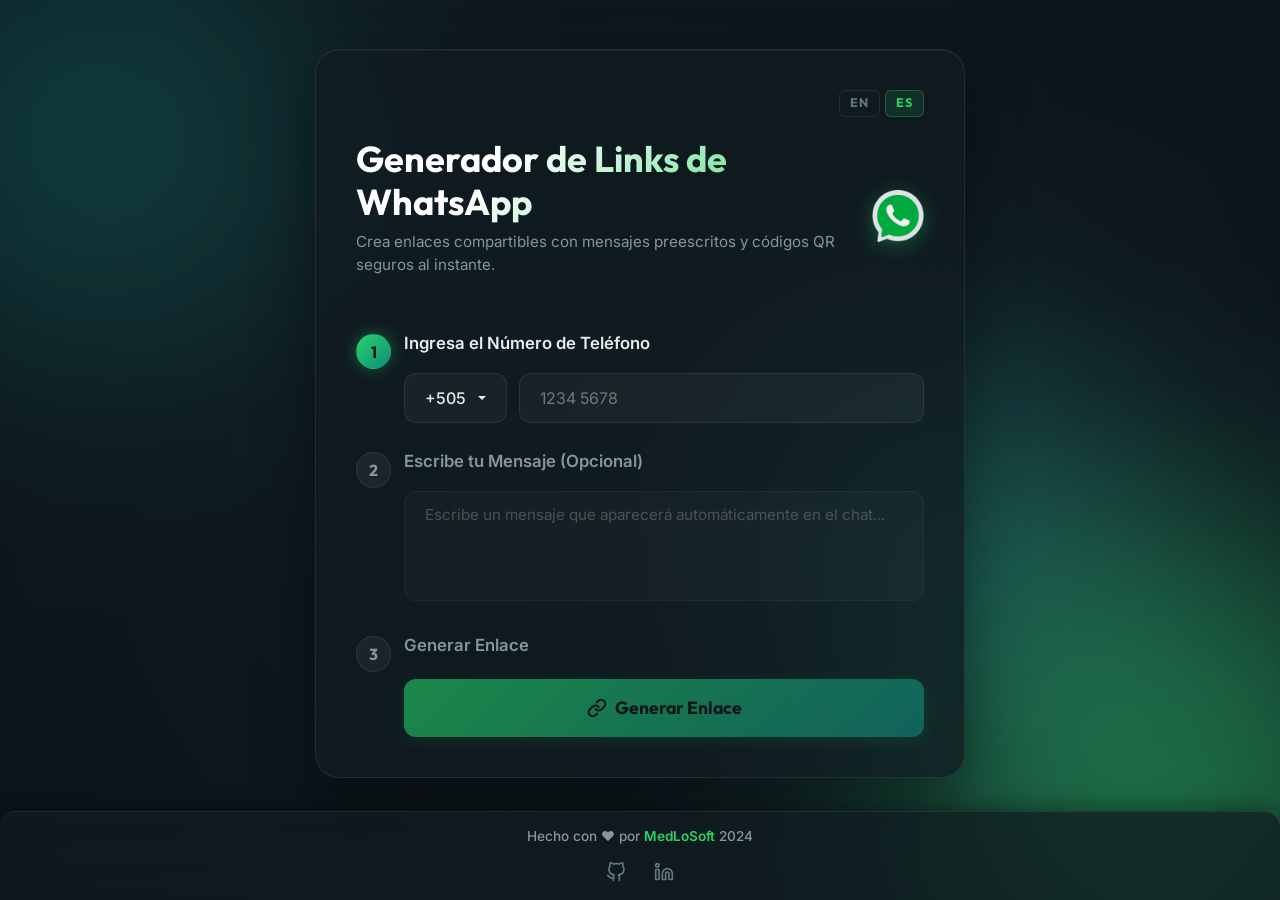
==== es/index.html @ 2b39ee71 "feat: implement i18n support, add Spanish localization, and enhance UI layout with footer and mobile" ====
<!DOCTYPE html>
<html lang="es">

<head>
    <title>Generador de Links de WhatsApp Gratis con Código QR | MedLoSoft</title>

    <meta name="viewport" content="width=device-width, initial-scale=1">
    <meta charset="utf-8">
    <meta name="description" content="Genera enlaces gratuitos y personalizados de WhatsApp con mensajes preescritos y descarga códigos QR al instante. Ideal para negocios y para compartir tu contacto.">
    <meta name="keywords" content="whatsapp, enlace whatsapp, link whatsapp, generador de enlace whatsapp, código qr whatsapp, crear link whatsapp, wa.me, qr whatsapp, generador gratis">
    <meta name="author" content="MedLoSoft">

    <!-- Open Graph para Redes Sociales -->
    <meta property="og:title" content="Generador Gratis de Links de WhatsApp con QR">
    <meta property="og:description" content="Crea enlaces de WhatsApp con mensajes preescritos y códigos QR al instante. Gratis y sin anuncios.">
    <meta property="og:type" content="website">
    <meta property="og:image" content="../assets/whatsapp_logo.png">

    <!-- Twitter Card -->
    <meta name="twitter:card" content="summary">
    <meta name="twitter:title" content="Generador Gratis de Links de WhatsApp con QR">
    <meta name="twitter:description" content="Genera enlaces de WhatsApp y códigos QR al instante.">

    <!-- JSON-LD Schema en Español para SEO -->
    <script type="application/ld+json">
    {
      "@context": "https://schema.org",
      "@type": "WebApplication",
      "name": "Generador de Links de WhatsApp",
      "url": "https://romedlo.github.io/wa-link-generator/es/",
      "description": "Genera enlaces gratuitos de WhatsApp con mensajes preescritos y descarga códigos QR al instante.",
      "applicationCategory": "UtilityApplication",
      "operatingSystem": "All",
      "browserRequirements": "Requiere navegador compatible con HTML5",
      "inLanguage": "es",
      "author": {
        "@type": "Organization",
        "name": "MedLoSoft"
      }
    }
    </script>

    <!-- Canonical & Hreflang para SEO multilingüe -->
    <link rel="canonical" href="https://romedlo.github.io/wa-link-generator/es/">
    <link rel="alternate" hreflang="en" href="https://romedlo.github.io/wa-link-generator/">
    <link rel="alternate" hreflang="es" href="https://romedlo.github.io/wa-link-generator/es/">
    <link rel="alternate" hreflang="x-default" href="https://romedlo.github.io/wa-link-generator/">

    <link href="https://cdn.jsdelivr.net/npm/bootstrap@5.3.3/dist/css/bootstrap.min.css" rel="stylesheet"
        integrity="sha384-QWTKZyjpPEjISv5WaRU9OFeRpok6YctnYmDr5pNlyT2bRjXh0JMhjY6hW+ALEwIH" crossorigin="anonymous">
    <link rel="stylesheet" type="text/css" href="../style.css">
</head>

<body>
    <!-- Fondo Animado -->
    <div class="bg-animation">
        <div class="blob blob-1"></div>
        <div class="blob blob-2"></div>
        <div class="blob blob-3"></div>
    </div>

    <!-- Tarjeta Principal -->
    <main class="glass-card">
        <!-- Selector de Idioma -->
        <nav class="lang-switcher" aria-label="Selector de idioma">
            <a href="../" class="lang-btn" hreflang="en" lang="en">EN</a>
            <span class="lang-btn lang-active" aria-current="true">ES</span>
        </nav>

        <header class="text-center text-sm-start d-flex flex-column flex-sm-row align-items-center gap-3 mb-4">
            <div class="flex-grow-1">
                <h1 class="app-title">Generador de Links de WhatsApp</h1>
                <p class="app-subtitle">Crea enlaces compartibles con mensajes preescritos y códigos QR seguros al instante.</p>
            </div>
            <div class="logo-wrapper" style="width: 65px; height: 65px; opacity: 0.95;">
                <img src="../assets/whatsapp_logo.png" alt="WhatsApp" class="img-fluid" style="filter: drop-shadow(0 4px 10px rgba(37, 211, 102, 0.35));">
            </div>
        </header>

        <form id="form-generate-url" class="stepper-container" autocomplete="off">
            <!-- PASO 1: Número de Teléfono -->
            <section class="step-card active" id="step-card-phone">
                <div class="step-badge">1</div>
                <div class="step-header">
                    <h2 class="step-title">Ingresa el Número de Teléfono</h2>
                </div>
                <div class="step-content">
                    <div class="custom-input-group">
                        <div class="dropdown">
                            <button id="dropdown-country-code" class="dropdown-country-btn dropdown-toggle" type="button"
                                data-bs-toggle="dropdown" aria-expanded="false" data-bs-auto-close="outside">
                                +505
                            </button>
                            <div class="dropdown-menu dropdown-menu-custom">
                                <div class="dropdown-search-wrapper">
                                    <input type="text" id="search-country-code" class="dropdown-search-input" placeholder="Buscar país o código..." autofocus>
                                </div>
                                <div id="list-country-codes">
                                    <!-- Países cargados dinámicamente -->
                                </div>
                            </div>
                        </div>
                        <input id="input-phone-number" class="phone-control-input" type="tel" placeholder="1234 5678" required></input>
                    </div>
                </div>
            </section>

            <!-- PASO 2: Mensaje Personalizado -->
            <section class="step-card" id="step-card-message">
                <div class="step-badge">2</div>
                <div class="step-header">
                    <h2 class="step-title">Escribe tu Mensaje (Opcional)</h2>
                </div>
                <div class="step-content">
                    <textarea id="input-message" class="message-control-textarea" placeholder="Escribe un mensaje que aparecerá automáticamente en el chat..."></textarea>
                </div>
            </section>

            <!-- PASO 3: Generar Enlace -->
            <section class="step-card" id="step-card-generate">
                <div class="step-badge">3</div>
                <div class="step-header">
                    <h2 class="step-title">Generar Enlace</h2>
                </div>
                <div class="step-content pt-1">
                    <button id="btn-generate-url" class="btn-generate" type="submit">
                        <svg width="20" height="20" viewBox="0 0 24 24" fill="none" stroke="currentColor" stroke-width="2.5" stroke-linecap="round" stroke-linejoin="round"><path d="M10 13a5 5 0 0 0 7.54.54l3-3a5 5 0 0 0-7.07-7.07l-1.72 1.71"></path><path d="M14 11a5 5 0 0 0-7.54-.54l-3 3a5 5 0 0 0 7.07 7.07l1.71-1.71"></path></svg>
                        Generar Enlace
                    </button>
                </div>
            </section>

            <!-- Alerta de Error -->
            <div id="error-message" class="error-alert-box" role="alert">
                <div class="error-alert-title">
                    <svg width="18" height="18" viewBox="0 0 24 24" fill="none" stroke="currentColor" stroke-width="2.5" stroke-linecap="round" stroke-linejoin="round"><circle cx="12" cy="12" r="10"></circle><line x1="12" y1="8" x2="12" y2="12"></line><line x1="12" y1="16" x2="12.01" y2="16"></line></svg>
                    Error
                </div>
                <p id="error-message-text" class="m-0"></p>
            </div>

            <!-- PASO 4: Resultado -->
            <section id="result-url" class="result-section">
                <div class="result-card-header">
                    <svg width="22" height="22" viewBox="0 0 24 24" fill="none" stroke="var(--wa-green)" stroke-width="2.5" stroke-linecap="round" stroke-linejoin="round"><path d="M22 11.08V12a10 10 0 1 1-5.93-9.14"></path><polyline points="22 4 12 14.01 9 11.01"></polyline></svg>
                    <h2 class="result-title">Enlace de WhatsApp Generado</h2>
                </div>

                <div class="result-link-box">
                    <a id="generated-url" class="result-link-display" href="#" target="_blank"></a>
                    <button type="button" id="btn-copy-url" class="btn-action-copy">
                        <svg width="15" height="15" viewBox="0 0 24 24" fill="none" stroke="currentColor" stroke-width="2.5" stroke-linecap="round" stroke-linejoin="round"><rect x="9" y="9" width="13" height="13" rx="2" ry="2"></rect><path d="M5 15H4a2 2 0 0 1-2-2V4a2 2 0 0 1 2-2h9a2 2 0 0 1 2 2v1"></path></svg>
                        Copiar
                    </button>
                </div>

                <div class="result-actions-grid">
                    <div class="result-main-actions">
                        <a id="btn-test-url" href="#" target="_blank" class="btn-action-secondary">
                            <svg width="18" height="18" viewBox="0 0 24 24" fill="none" stroke="currentColor" stroke-width="2" stroke-linecap="round" stroke-linejoin="round"><path d="M18 13v6a2 2 0 0 1-2 2H5a2 2 0 0 1-2-2V8a2 2 0 0 1 2-2h6"></path><polyline points="15 3 21 3 21 9"></polyline><line x1="10" y1="14" x2="21" y2="3"></line></svg>
                            Abrir en WhatsApp
                        </a>
                    </div>

                    <div class="qr-container">
                        <img id="qr-code-img" class="qr-code-img" src="" alt="Código QR del enlace de WhatsApp">
                        <button type="button" id="btn-download-qr" class="btn-download-qr">
                            <svg width="14" height="14" viewBox="0 0 24 24" fill="none" stroke="currentColor" stroke-width="2.5" stroke-linecap="round" stroke-linejoin="round"><path d="M21 15v4a2 2 0 0 1-2 2H5a2 2 0 0 1-2-2v-4"></path><polyline points="7 10 12 15 17 10"></polyline><line x1="12" y1="15" x2="12" y2="3"></line></svg>
                            Descargar QR
                        </button>
                    </div>
                </div>
            </section>
        </form>
    </main>

    <!-- Pie de Página -->
    <footer class="app-footer">
        <p class="mb-2">Hecho con ❤️ por <a href="#" target="_blank" class="footer-link">MedLoSoft</a> 2024</p>
        <div class="footer-socials">
            <a href="https://github.com/romedlo" target="_blank" class="social-icon" aria-label="GitHub">
                <svg width="20" height="20" viewBox="0 0 24 24" fill="none" stroke="currentColor" stroke-width="2" stroke-linecap="round" stroke-linejoin="round"><path d="M9 19c-5 1.5-5-2.5-7-3m14 6v-3.87a3.37 3.37 0 0 0-.94-2.61c3.14-.35 6.44-1.54 6.44-7A5.44 5.44 0 0 0 20 4.77 5.07 5.07 0 0 0 19.91 1S18.73.65 16 2.48a13.38 13.38 0 0 0-7 0C6.27.65 5.09 1 5.09 1A5.07 5.07 0 0 0 5 4.77a5.44 5.44 0 0 0-1.5 3.78c0 5.42 3.3 6.61 6.44 7A3.37 3.37 0 0 0 9 18.13V22"></path></svg>
            </a>
            <a href="https://linkedin.com/in/robert-medlo" target="_blank" class="social-icon" aria-label="LinkedIn">
                <svg width="20" height="20" viewBox="0 0 24 24" fill="none" stroke="currentColor" stroke-width="2" stroke-linecap="round" stroke-linejoin="round"><path d="M16 8a6 6 0 0 1 6 6v7h-4v-7a2 2 0 0 0-2-2 2 2 0 0 0-2 2v7h-4v-7a6 6 0 0 1 6-6z"></path><rect x="2" y="9" width="4" height="12"></rect><circle cx="4" cy="4" r="2"></circle></svg>
            </a>
        </div>
    </footer>

    <script src="https://cdn.jsdelivr.net/npm/bootstrap@5.3.3/dist/js/bootstrap.bundle.min.js"
        integrity="sha384-YvpcrYf0tY3lHB60NNkmXc5s9fDVZLESaAA55NDzOxhy9GkcIdslK1eN7N6jIeHz"
        crossorigin="anonymous"></script>
    <script src="../main.js"></script>
</body>

</html>
---- style.css ----
@import url('https://fonts.googleapis.com/css2?family=Inter:wght@300;400;500;600;700&family=Outfit:wght@400;600;700;800&display=swap');

:root {
    --bg-dark: #0c1317;
    --card-bg: rgba(17, 27, 33, 0.75);
    --card-border: rgba(255, 255, 255, 0.08);
    --wa-green: #25d366;
    --wa-teal: #075e54;
    --wa-light-teal: #128c7e;
    --accent-blue: #34b7f1;
    --text-primary: #e9edef;
    --text-secondary: #8696a0;
    --text-muted: #667781;
    --radius-xl: 24px;
    --radius-lg: 16px;
    --radius-md: 12px;
    --shadow-soft: 0 12px 24px rgba(0, 0, 0, 0.25);
    --shadow-glow: 0 0 20px rgba(37, 211, 102, 0.15);
    --transition-smooth: all 0.3s cubic-bezier(0.4, 0, 0.2, 1);
}

* {
    box-sizing: border-box;
    margin: 0;
    padding: 0;
}

body {
    background-color: var(--bg-dark);
    color: var(--text-primary);
    font-family: 'Inter', sans-serif;
    min-height: 100vh;
    display: flex;
    flex-direction: column;
    align-items: center;
    justify-content: flex-start;
    overflow-x: hidden;
    position: relative;
    padding: 2rem 1rem 0;
}


/* --- Animated Background Blobs --- */
.bg-animation {
    position: absolute;
    top: 0;
    left: 0;
    width: 100%;
    height: 100%;
    min-height: 100vh;
    z-index: -1;
    overflow: hidden;
    pointer-events: none;
    background: radial-gradient(circle at 50% 50%, #111b21 0%, #0b141a 100%);
}

.blob {
    position: absolute;
    border-radius: 50%;
    filter: blur(120px);
    opacity: 0.45;
    mix-blend-mode: screen;
    animation: moveBlob 25s infinite alternate ease-in-out;
}

.blob-1 {
    width: 450px;
    height: 450px;
    background: var(--wa-teal);
    top: -10%;
    left: -10%;
    animation-duration: 20s;
}

.blob-2 {
    width: 500px;
    height: 500px;
    background: var(--wa-green);
    bottom: -15%;
    right: -10%;
    animation-duration: 28s;
}

.blob-3 {
    width: 350px;
    height: 350px;
    background: var(--wa-light-teal);
    top: 40%;
    left: 60%;
    animation-duration: 22s;
}

@keyframes moveBlob {
    0% {
        transform: translate(0, 0) scale(1) rotate(0deg);
    }

    33% {
        transform: translate(100px, 80px) scale(1.15) rotate(120deg);
    }

    66% {
        transform: translate(-50px, 120px) scale(0.9) rotate(240deg);
    }

    100% {
        transform: translate(20px, -40px) scale(1.05) rotate(360deg);
    }
}

/* --- Glassmorphism Main Card --- */
.glass-card {
    background: var(--card-bg);
    border: 1px solid var(--card-border);
    backdrop-filter: blur(20px);
    -webkit-backdrop-filter: blur(20px);
    border-radius: var(--radius-xl);
    padding: 2.5rem;
    width: 100%;
    max-width: 650px;
    box-shadow: 0 24px 60px rgba(0, 0, 0, 0.4), inset 0 1px 0 rgba(255, 255, 255, 0.05);
    z-index: 10;
    margin: auto 0;
}

.app-title {
    font-family: 'Outfit', sans-serif;
    font-weight: 700;
    font-size: 2.25rem;
    background: linear-gradient(135deg, #ffffff 30%, var(--wa-green) 100%);
    -webkit-background-clip: text;
    -webkit-text-fill-color: transparent;
    margin-bottom: 0.5rem;
}

.app-subtitle {
    color: var(--text-secondary);
    font-size: 0.95rem;
    margin-bottom: 2rem;
    line-height: 1.5;
}

/* --- Stepper Flow --- */
.stepper-container {
    display: flex;
    flex-direction: column;
    gap: 1.75rem;
}

.step-card {
    position: relative;
    padding-left: 3rem;
    transition: var(--transition-smooth);
}

.step-header {
    display: flex;
    align-items: center;
    margin-bottom: 0.75rem;
}

.step-badge {
    position: absolute;
    left: 0;
    top: 0.1rem;
    width: 2.2rem;
    height: 2.2rem;
    border-radius: 50%;
    background: rgba(255, 255, 255, 0.05);
    border: 1px solid var(--card-border);
    color: var(--text-secondary);
    display: flex;
    align-items: center;
    justify-content: center;
    font-weight: 700;
    font-family: 'Outfit', sans-serif;
    font-size: 1rem;
    transition: var(--transition-smooth);
}

.step-card.active .step-badge {
    background: linear-gradient(135deg, var(--wa-green) 0%, var(--wa-light-teal) 100%);
    border-color: transparent;
    color: #0b141a;
    box-shadow: 0 0 15px rgba(37, 211, 102, 0.4);
}

.step-title {
    font-size: 1.05rem;
    font-weight: 600;
    color: var(--text-secondary);
    transition: var(--transition-smooth);
}

.step-card.active .step-title {
    color: var(--text-primary);
}

.step-content {
    opacity: 0.6;
    transition: var(--transition-smooth);
}

.step-card.active .step-content {
    opacity: 1;
}

/* --- Custom Inputs & Controls --- */
.custom-input-group {
    display: flex;
    gap: 0.75rem;
}

.dropdown-country-btn {
    background: rgba(255, 255, 255, 0.04);
    border: 1px solid var(--card-border);
    color: var(--text-primary);
    border-radius: var(--radius-md);
    padding: 0.75rem 1.25rem;
    font-weight: 500;
    display: flex;
    align-items: center;
    gap: 0.5rem;
    transition: var(--transition-smooth);
}

.dropdown-country-btn:hover,
.dropdown-country-btn:focus {
    background: rgba(255, 255, 255, 0.08);
    border-color: rgba(255, 255, 255, 0.2);
    color: var(--text-primary);
}

/* Search Box in Dropdown */
.dropdown-search-wrapper {
    padding: 0.75rem;
    border-bottom: 1px solid var(--card-border);
}

.dropdown-search-input {
    background: rgba(11, 20, 26, 0.7);
    border: 1px solid var(--card-border);
    color: var(--text-primary);
    border-radius: 8px;
    padding: 0.5rem 0.75rem;
    font-size: 0.85rem;
    width: 100%;
}

.dropdown-search-input:focus {
    outline: none;
    border-color: var(--wa-green);
    background: rgba(11, 20, 26, 0.9);
}

.dropdown-menu-custom {
    background: #111b21 !important;
    border: 1px solid var(--card-border) !important;
    border-radius: var(--radius-md) !important;
    box-shadow: 0 10px 25px rgba(0, 0, 0, 0.5);
    max-height: 300px;
    overflow-y: auto;
    width: 320px;
}

/* Dropdown list item style */
.country-item {
    display: flex;
    align-items: center;
    padding: 0.6rem 1rem;
    color: var(--text-primary) !important;
    cursor: pointer;
    font-size: 0.9rem;
    transition: background 0.2s ease;
}

.country-item:hover {
    background: rgba(255, 255, 255, 0.05);
}

.country-code-val {
    font-weight: 600;
    color: var(--wa-green);
    margin-right: 0.75rem;
    min-width: 50px;
}

.country-name-val {
    color: var(--text-secondary);
    white-space: nowrap;
    overflow: hidden;
    text-overflow: ellipsis;
}

.phone-control-input {
    flex: 1;
    min-width: 0;
    background: rgba(255, 255, 255, 0.04);
    border: 1px solid var(--card-border);
    color: var(--text-primary);
    border-radius: var(--radius-md);
    padding: 0.75rem 1.25rem;
    font-size: 1rem;
    transition: var(--transition-smooth);
}

.phone-control-input:focus {
    outline: none;
    background: rgba(255, 255, 255, 0.07);
    border-color: var(--wa-green);
    box-shadow: 0 0 10px rgba(37, 211, 102, 0.15);
}

.message-control-textarea {
    width: 100%;
    height: 110px;
    background: rgba(255, 255, 255, 0.04);
    border: 1px solid var(--card-border);
    color: var(--text-primary);
    border-radius: var(--radius-md);
    padding: 0.75rem 1.25rem;
    font-size: 0.95rem;
    resize: none;
    transition: var(--transition-smooth);
}

.message-control-textarea:focus {
    outline: none;
    background: rgba(255, 255, 255, 0.07);
    border-color: var(--wa-green);
    box-shadow: 0 0 10px rgba(37, 211, 102, 0.15);
}

/* Custom Scrollbar */
.dropdown-menu-custom::-webkit-scrollbar {
    width: 6px;
}

.dropdown-menu-custom::-webkit-scrollbar-track {
    background: transparent;
}

.dropdown-menu-custom::-webkit-scrollbar-thumb {
    background: rgba(255, 255, 255, 0.15);
    border-radius: 3px;
}

.dropdown-menu-custom::-webkit-scrollbar-thumb:hover {
    background: rgba(255, 255, 255, 0.3);
}

/* --- Generate Button --- */
.btn-generate {
    width: 100%;
    background: linear-gradient(135deg, var(--wa-green) 0%, var(--wa-light-teal) 100%);
    color: #0b141a;
    font-weight: 700;
    font-family: 'Outfit', sans-serif;
    font-size: 1.1rem;
    border: none;
    border-radius: var(--radius-md);
    padding: 1rem;
    cursor: pointer;
    transition: var(--transition-smooth);
    box-shadow: 0 4px 15px rgba(37, 211, 102, 0.2);
    display: flex;
    align-items: center;
    justify-content: center;
    gap: 0.5rem;
}

.btn-generate:hover {
    transform: translateY(-2px);
    box-shadow: 0 8px 25px rgba(37, 211, 102, 0.35);
    filter: brightness(1.05);
}

.btn-generate:active {
    transform: translateY(1px);
}

/* --- Results / Error Sections --- */
.result-section {
    display: none;
    background: rgba(255, 255, 255, 0.02);
    border: 1px solid var(--card-border);
    border-radius: var(--radius-lg);
    padding: 1.5rem;
    margin-top: 1.5rem;
    animation: slideUp 0.4s cubic-bezier(0.4, 0, 0.2, 1) forwards;
}

.result-card-header {
    display: flex;
    align-items: center;
    gap: 0.5rem;
    margin-bottom: 1rem;
}

.result-title {
    font-size: 1rem;
    font-weight: 600;
    color: var(--text-primary);
}

.result-link-box {
    display: flex;
    background: rgba(11, 20, 26, 0.8);
    border: 1px solid var(--card-border);
    border-radius: var(--radius-md);
    overflow: hidden;
    margin-bottom: 1.25rem;
    align-items: center;
    padding-right: 0.5rem;
}

.result-link-display {
    flex: 1;
    color: var(--wa-green);
    padding: 0.8rem 1rem;
    font-size: 0.9rem;
    overflow-x: auto;
    white-space: nowrap;
    text-decoration: none;
    font-weight: 500;
}

.result-link-display::-webkit-scrollbar {
    height: 4px;
}

.result-link-display::-webkit-scrollbar-thumb {
    background: rgba(255, 255, 255, 0.1);
    border-radius: 2px;
}

.btn-action-copy {
    background: var(--wa-green);
    border: none;
    color: #0b141a;
    font-weight: 600;
    font-size: 0.85rem;
    padding: 0.5rem 1rem;
    border-radius: 8px;
    display: flex;
    align-items: center;
    gap: 0.35rem;
    cursor: pointer;
    transition: var(--transition-smooth);
}

.btn-action-copy:hover {
    background: #3cf37e;
    box-shadow: 0 0 10px rgba(37, 211, 102, 0.25);
}

.btn-action-copy.copied {
    background: var(--accent-blue);
    color: #0c1317;
}

/* Action Rows (Test Link & QR Code) */
.result-actions-grid {
    display: grid;
    grid-template-columns: 1fr;
    gap: 1.5rem;
}

@media (min-width: 500px) {
    .result-actions-grid {
        grid-template-columns: 1fr auto;
    }
}

.qr-container {
    background: #ffffff;
    padding: 1rem;
    border-radius: var(--radius-md);
    display: flex;
    flex-direction: column;
    align-items: center;
    gap: 0.75rem;
    box-shadow: var(--shadow-soft);
    align-self: center;
}

.qr-code-img {
    width: 140px;
    height: 140px;
}

.btn-download-qr {
    background: rgba(11, 20, 26, 0.9);
    color: var(--text-primary);
    border: 1px solid var(--card-border);
    font-size: 0.8rem;
    padding: 0.4rem 0.8rem;
    border-radius: 6px;
    cursor: pointer;
    width: 100%;
    text-align: center;
    font-weight: 500;
    transition: var(--transition-smooth);
    display: flex;
    align-items: center;
    justify-content: center;
    gap: 0.3rem;
}

.btn-download-qr:hover {
    background: #1f2c34;
    border-color: var(--text-secondary);
}

.result-main-actions {
    display: flex;
    flex-direction: column;
    justify-content: center;
    gap: 0.75rem;
}

.btn-action-secondary {
    background: rgba(255, 255, 255, 0.04);
    border: 1px solid var(--card-border);
    color: var(--text-primary);
    border-radius: var(--radius-md);
    padding: 0.8rem 1.25rem;
    font-size: 0.95rem;
    font-weight: 600;
    cursor: pointer;
    transition: var(--transition-smooth);
    display: flex;
    align-items: center;
    justify-content: center;
    gap: 0.5rem;
    text-decoration: none;
}

.btn-action-secondary:hover {
    background: rgba(255, 255, 255, 0.08);
    border-color: rgba(255, 255, 255, 0.15);
    color: var(--text-primary);
}

/* Error Alert Visuals */
.error-alert-box {
    display: none;
    background: rgba(234, 84, 85, 0.1);
    border: 1px solid rgba(234, 84, 85, 0.25);
    border-radius: var(--radius-md);
    padding: 1rem 1.25rem;
    margin-top: 1.5rem;
    color: #ff9f9f;
    font-size: 0.9rem;
    animation: slideUp 0.3s cubic-bezier(0.4, 0, 0.2, 1) forwards;
}

.error-alert-title {
    font-weight: 600;
    margin-bottom: 0.25rem;
    color: #ea5455;
    display: flex;
    align-items: center;
    gap: 0.4rem;
}

/* --- Language Switcher --- */
.lang-switcher {
    display: flex;
    justify-content: flex-end;
    gap: 0.3rem;
    margin-bottom: 1.25rem;
}

.lang-btn {
    padding: 0.2rem 0.65rem;
    border-radius: 6px;
    font-size: 0.78rem;
    font-weight: 700;
    font-family: 'Outfit', sans-serif;
    color: var(--text-muted);
    text-decoration: none;
    border: 1px solid var(--card-border);
    background: transparent;
    transition: var(--transition-smooth);
    letter-spacing: 0.06em;
    cursor: pointer;
    user-select: none;
    display: inline-block;
}

.lang-btn:hover {
    color: var(--text-primary);
    border-color: rgba(255, 255, 255, 0.2);
    background: rgba(255, 255, 255, 0.05);
}

.lang-btn.lang-active {
    background: rgba(37, 211, 102, 0.12);
    color: var(--wa-green);
    border-color: rgba(37, 211, 102, 0.3);
    cursor: default;
    pointer-events: none;
}

@keyframes slideUp {
    from {
        opacity: 0;
        transform: translateY(15px);
    }

    to {
        opacity: 1;
        transform: translateY(0);
    }
}

/* --- Footer Styles --- */
.app-footer {
    z-index: 10;
    margin-top: auto;
    /* break out of body's 1rem side padding so footer spans full viewport width */
    width: calc(100% + 2rem);
    margin-left: -1rem;
    margin-right: -1rem;
    color: var(--text-secondary);
    font-size: 0.85rem;
    font-weight: 500;
    text-align: center;
    background: var(--card-bg);
    border-top: 1px solid var(--card-border);
    backdrop-filter: blur(20px);
    -webkit-backdrop-filter: blur(20px);
    border-radius: var(--radius-lg) var(--radius-lg) 0 0;
    padding: 0.85rem 1.5rem;
    box-shadow: 0 -4px 20px rgba(0, 0, 0, 0.35);
}

.footer-link {
    color: var(--wa-green);
    text-decoration: none;
    font-weight: 600;
    transition: var(--transition-smooth);
}

.footer-link:hover {
    color: #3cf37e;
    text-decoration: underline;
}

.footer-socials {
    display: flex;
    justify-content: center;
    gap: 1.25rem;
    margin-top: 0.75rem;
}

.social-icon {
    color: var(--text-muted);
    transition: var(--transition-smooth);
    display: inline-flex;
    align-items: center;
    justify-content: center;
    padding: 0.25rem;
    text-decoration: none;
}

.social-icon:hover {
    color: var(--wa-green);
    transform: translateY(-2px);
}

/* --- Mobile Responsiveness Media Queries --- */
@media (max-width: 480px) {
    body {
        padding: 1rem 0.5rem;
    }

    .glass-card {
        padding: 1.5rem 1.15rem;
        border-radius: var(--radius-lg);
    }

    .app-title {
        font-size: 1.8rem;
    }

    .app-subtitle {
        font-size: 0.85rem;
        margin-bottom: 1.5rem;
    }

    .custom-input-group {
        gap: 0.5rem;
    }

    .dropdown-country-btn {
        padding: 0.75rem 0.75rem;
        font-size: 0.85rem;
    }

    .phone-control-input {
        padding: 0.75rem 0.75rem;
        font-size: 0.85rem;
    }

    .step-card {
        padding-left: 2.4rem;
    }

    .step-badge {
        width: 1.8rem;
        height: 1.8rem;
        font-size: 0.85rem;
        top: 0.05rem;
    }

    .step-title {
        font-size: 0.95rem;
    }

    .btn-generate {
        padding: 0.8rem;
        font-size: 1rem;
    }

    .result-section {
        padding: 1.15rem;
    }

    .result-actions-grid {
        grid-template-columns: 1fr;
        gap: 1.25rem;
    }

    .qr-container {
        width: 100%;
    }

    .qr-code-img {
        width: 120px;
        height: 120px;
    }

    .app-footer {
        z-index: 10;
        margin-top: 2rem;

        width: 100%;
        color: var(--text-secondary);

        font-size: 0.85rem;
        font-weight: 500;
        text-align: center;

        background: var(--card-bg);
        border: 1px solid var(--card-border);

        backdrop-filter: blur(20px);
        -webkit-backdrop-filter: blur(20px);

        border-radius: var(--radius-lg);

        padding: 0.85rem 1.5rem;

        box-shadow: 0 -4px 20px rgba(0, 0, 0, 0.35);
    }
}
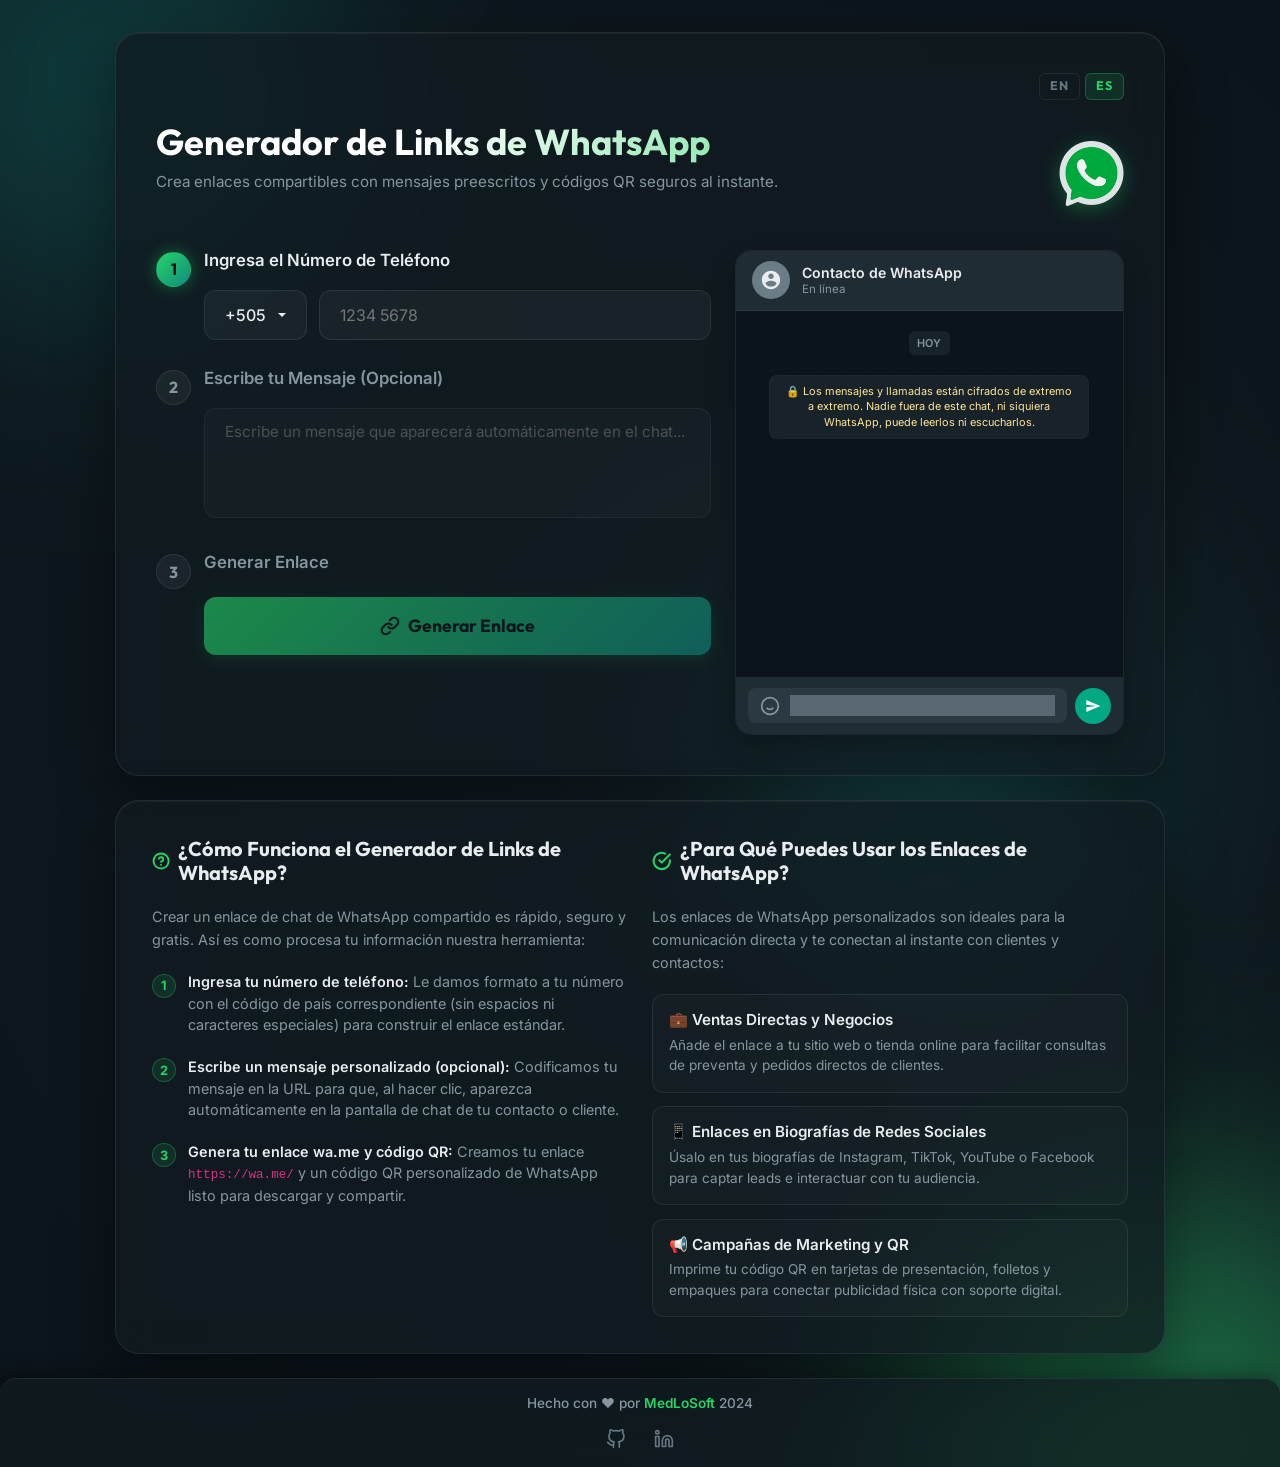
==== commit 43aacbda: "feat: add live WhatsApp chat preview panel to link generation workflow - added info section to impro" ====
--- a/es/index.html
+++ b/es/index.html
@@ -2,6 +2,7 @@
 <html lang="es">
 
 <head>
+    <link rel="icon" type="image/x-icon" href="/assets/favicon.ico">
     <title>Generador de Links de WhatsApp Gratis con Código QR | MedLoSoft</title>
 
     <meta name="viewport" content="width=device-width, initial-scale=1">
@@ -27,7 +28,7 @@
       "@context": "https://schema.org",
       "@type": "WebApplication",
       "name": "Generador de Links de WhatsApp",
-      "url": "https://romedlo.github.io/wa-link-generator/es/",
+      "url": "https://wa-link.medlosoft.site/es/",
       "description": "Genera enlaces gratuitos de WhatsApp con mensajes preescritos y descarga códigos QR al instante.",
       "applicationCategory": "UtilityApplication",
       "operatingSystem": "All",
@@ -41,10 +42,10 @@
     </script>
 
     <!-- Canonical & Hreflang para SEO multilingüe -->
-    <link rel="canonical" href="https://romedlo.github.io/wa-link-generator/es/">
-    <link rel="alternate" hreflang="en" href="https://romedlo.github.io/wa-link-generator/">
-    <link rel="alternate" hreflang="es" href="https://romedlo.github.io/wa-link-generator/es/">
-    <link rel="alternate" hreflang="x-default" href="https://romedlo.github.io/wa-link-generator/">
+    <link rel="canonical" href="https://wa-link.medlosoft.site/es/">
+    <link rel="alternate" hreflang="en" href="https://wa-link.medlosoft.site/">
+    <link rel="alternate" hreflang="es" href="https://wa-link.medlosoft.site/es/">
+    <link rel="alternate" hreflang="x-default" href="https://wa-link.medlosoft.site/">
 
     <link href="https://cdn.jsdelivr.net/npm/bootstrap@5.3.3/dist/css/bootstrap.min.css" rel="stylesheet"
         integrity="sha384-QWTKZyjpPEjISv5WaRU9OFeRpok6YctnYmDr5pNlyT2bRjXh0JMhjY6hW+ALEwIH" crossorigin="anonymous">
@@ -77,7 +78,9 @@
             </div>
         </header>
 
-        <form id="form-generate-url" class="stepper-container" autocomplete="off">
+        <div class="row">
+            <div class="col-lg-7">
+                <form id="form-generate-url" class="stepper-container" autocomplete="off">
             <!-- PASO 1: Número de Teléfono -->
             <section class="step-card active" id="step-card-phone">
                 <div class="step-badge">1</div>
@@ -172,7 +175,117 @@
                 </div>
             </section>
         </form>
+            </div>
+            <div class="col-lg-5 d-none d-lg-block">
+                <div class="preview-column">
+                    <div class="mock-wa-card">
+                        <div class="mock-wa-header">
+                            <div class="mock-wa-avatar">
+                                <svg width="24" height="24" viewBox="0 0 24 24" fill="currentColor">
+                                    <path d="M12 2C6.48 2 2 6.48 2 12s4.48 10 10 10 10-4.48 10-10S17.52 2 12 2zm0 3c1.66 0 3 1.34 3 3s-1.34 3-3 3-3-1.34-3-3 1.34-3 3-3zm0 14.2c-2.5 0-4.71-1.28-6-3.22.03-1.99 4-3.08 6-3.08 1.99 0 5.97 1.09 6 3.08-1.29 1.94-3.5 3.22-6 3.22z"/>
+                                </svg>
+                            </div>
+                            <div class="mock-wa-info">
+                                <span id="preview-contact-name" class="mock-wa-name">Contacto de WhatsApp</span>
+                                <span class="mock-wa-status">En línea</span>
+                            </div>
+                        </div>
+                        
+                        <div class="mock-wa-body">
+                            <div class="mock-wa-date">HOY</div>
+                            
+                            <div class="mock-wa-bubble-system">
+                                🔒 Los mensajes y llamadas están cifrados de extremo a extremo. Nadie fuera de este chat, ni siquiera WhatsApp, puede leerlos ni escucharlos.
+                            </div>
+                        </div>
+                        
+                        <div class="mock-wa-footer">
+                            <div class="mock-wa-input-wrapper">
+                                <div class="mock-wa-emoji-btn">
+                                    <svg width="20" height="20" viewBox="0 0 24 24" fill="none" stroke="currentColor" stroke-width="2">
+                                        <circle cx="12" cy="12" r="10"></circle>
+                                        <path d="M8 14s1.5 2 4 2 4-2 4-2"></path>
+                                        <line x1="9" y1="9" x2="9.01" y2="9"></line>
+                                        <line x1="15" y1="9" x2="15.01" y2="9"></line>
+                                    </svg>
+                                </div>
+                                <div id="preview-wa-input" class="mock-wa-input-field placeholder">Escribe un mensaje</div>
+                            </div>
+                            <button class="mock-wa-send-btn" type="button">
+                                <svg width="18" height="18" viewBox="0 0 24 24" fill="currentColor">
+                                    <path d="M2.01 21L23 12 2.01 3 2 10l15 2-15 2z"/>
+                                </svg>
+                            </button>
+                        </div>
+                    </div>
+                </div>
+            </div>
+        </div>
     </main>
+
+    <!-- Sección Informativa SEO -->
+    <section class="info-section glass-card">
+        <div class="row">
+            <!-- Cómo funciona -->
+            <div class="col-md-6 mb-4 mb-md-0">
+                <h3 class="info-title">
+                    <svg width="20" height="20" viewBox="0 0 24 24" fill="none" stroke="var(--wa-green)" stroke-width="2.5" stroke-linecap="round" stroke-linejoin="round">
+                        <circle cx="12" cy="12" r="10"></circle>
+                        <path d="M9.09 9a3 3 0 0 1 5.83 1c0 2-3 3-3 3"></path>
+                        <line x1="12" y1="17" x2="12.01" y2="17"></line>
+                    </svg>
+                    ¿Cómo Funciona el Generador de Links de WhatsApp?
+                </h3>
+                <p class="info-desc">Crear un enlace de chat de WhatsApp compartido es rápido, seguro y gratis. Así es como procesa tu información nuestra herramienta:</p>
+                <ul class="info-steps">
+                    <li>
+                        <span class="info-step-num">1</span>
+                        <div>
+                            <strong>Ingresa tu número de teléfono:</strong> Le damos formato a tu número con el código de país correspondiente (sin espacios ni caracteres especiales) para construir el enlace estándar.
+                        </div>
+                    </li>
+                    <li>
+                        <span class="info-step-num">2</span>
+                        <div>
+                            <strong>Escribe un mensaje personalizado (opcional):</strong> Codificamos tu mensaje en la URL para que, al hacer clic, aparezca automáticamente en la pantalla de chat de tu contacto o cliente.
+                        </div>
+                    </li>
+                    <li>
+                        <span class="info-step-num">3</span>
+                        <div>
+                            <strong>Genera tu enlace wa.me y código QR:</strong> Creamos tu enlace <code>https://wa.me/</code> y un código QR personalizado de WhatsApp listo para descargar y compartir.
+                        </div>
+                    </li>
+                </ul>
+            </div>
+            
+            <!-- Para qué sirve -->
+            <div class="col-md-6">
+                <h3 class="info-title">
+                    <svg width="20" height="20" viewBox="0 0 24 24" fill="none" stroke="var(--wa-green)" stroke-width="2.5" stroke-linecap="round" stroke-linejoin="round">
+                        <path d="M22 11.08V12a10 10 0 1 1-5.93-9.14"></path>
+                        <polyline points="22 4 12 14.01 9 11.01"></polyline>
+                    </svg>
+                    ¿Para Qué Puedes Usar los Enlaces de WhatsApp?
+                </h3>
+                <p class="info-desc">Los enlaces de WhatsApp personalizados son ideales para la comunicación directa y te conectan al instante con clientes y contactos:</p>
+                <div class="use-cases-grid">
+                    <div class="use-case-item">
+                        <h5>💼 Ventas Directas y Negocios</h5>
+                        <p>Añade el enlace a tu sitio web o tienda online para facilitar consultas de preventa y pedidos directos de clientes.</p>
+                    </div>
+                    <div class="use-case-item">
+                        <h5>📱 Enlaces en Biografías de Redes Sociales</h5>
+                        <p>Úsalo en tus biografías de Instagram, TikTok, YouTube o Facebook para captar leads e interactuar con tu audiencia.</p>
+                    </div>
+                    <div class="use-case-item">
+                        <h5>📢 Campañas de Marketing y QR</h5>
+                        <p>Imprime tu código QR en tarjetas de presentación, folletos y empaques para conectar publicidad física con soporte digital.</p>
+                    </div>
+                </div>
+            </div>
+        </div>
+    </section>
 
     <!-- Pie de Página -->
     <footer class="app-footer">
--- a/style.css
+++ b/style.css
@@ -765,4 +765,300 @@
 
         box-shadow: 0 -4px 20px rgba(0, 0, 0, 0.35);
     }
+}
+
+/* --- Info Section Styles --- */
+.info-section {
+    margin-top: 1.5rem;
+    margin-bottom: 1.5rem;
+    padding: 2.25rem;
+    width: 100%;
+    max-width: 900px;
+}
+
+.info-title {
+    font-family: 'Outfit', sans-serif;
+    font-weight: 700;
+    font-size: 1.25rem;
+    color: var(--text-primary);
+    margin-bottom: 1.25rem;
+    display: flex;
+    align-items: center;
+    gap: 0.5rem;
+}
+
+.info-desc {
+    color: var(--text-secondary);
+    font-size: 0.9rem;
+    line-height: 1.6;
+    margin-bottom: 1.25rem;
+}
+
+.info-steps {
+    list-style: none;
+    padding: 0;
+    margin: 0;
+    display: flex;
+    flex-direction: column;
+    gap: 1.25rem;
+}
+
+.info-steps li {
+    display: flex;
+    gap: 0.75rem;
+    font-size: 0.9rem;
+    line-height: 1.5;
+    color: var(--text-secondary);
+}
+
+.info-steps li strong {
+    color: var(--text-primary);
+    font-weight: 600;
+}
+
+.info-step-num {
+    flex-shrink: 0;
+    width: 1.5rem;
+    height: 1.5rem;
+    background: rgba(37, 211, 102, 0.12);
+    border: 1px solid rgba(37, 211, 102, 0.3);
+    color: var(--wa-green);
+    border-radius: 50%;
+    display: flex;
+    align-items: center;
+    justify-content: center;
+    font-weight: 700;
+    font-size: 0.8rem;
+    margin-top: 0.15rem;
+}
+
+.use-cases-grid {
+    display: flex;
+    flex-direction: column;
+    gap: 0.85rem;
+}
+
+.use-case-item {
+    background: rgba(255, 255, 255, 0.02);
+    border: 1px solid var(--card-border);
+    border-radius: var(--radius-md);
+    padding: 1rem;
+    transition: var(--transition-smooth);
+}
+
+.use-case-item:hover {
+    background: rgba(255, 255, 255, 0.04);
+    border-color: rgba(255, 255, 255, 0.12);
+    transform: translateY(-2px);
+}
+
+.use-case-item h5 {
+    font-size: 0.95rem;
+    font-weight: 600;
+    color: var(--text-primary);
+    margin-bottom: 0.35rem;
+}
+
+.use-case-item p {
+    color: var(--text-secondary);
+    font-size: 0.85rem;
+    line-height: 1.5;
+    margin: 0;
+}
+
+/* Mobile responsiveness adjustments */
+@media (max-width: 480px) {
+    .info-section {
+        padding: 1.5rem 1.15rem;
+        border-radius: var(--radius-lg);
+        margin-top: 1rem;
+        margin-bottom: 1rem;
+    }
+    
+    .info-title {
+        font-size: 1.15rem;
+    }
+}
+
+/* --- Desktop layout expansion for preview panel --- */
+@media (min-width: 992px) {
+    .glass-card {
+        max-width: 1050px;
+    }
+}
+
+/* --- Mock WhatsApp Preview Panel --- */
+.preview-column {
+    display: flex;
+    flex-direction: column;
+    justify-content: flex-start;
+    height: 100%;
+}
+
+.mock-wa-card {
+    background: #0b141a;
+    border: 1px solid var(--card-border);
+    border-radius: var(--radius-lg);
+    overflow: hidden;
+    display: flex;
+    flex-direction: column;
+    height: 485px;
+    box-shadow: var(--shadow-soft);
+    position: sticky;
+    top: 2.5rem;
+}
+
+.mock-wa-header {
+    background: #202c33;
+    padding: 0.65rem 1rem;
+    display: flex;
+    align-items: center;
+    gap: 0.75rem;
+    border-bottom: 1px solid rgba(255, 255, 255, 0.05);
+}
+
+.mock-wa-avatar {
+    width: 38px;
+    height: 38px;
+    background: #6a7c85;
+    color: #e9edef;
+    border-radius: 50%;
+    display: flex;
+    align-items: center;
+    justify-content: center;
+}
+
+.mock-wa-avatar svg {
+    width: 22px;
+    height: 22px;
+}
+
+.mock-wa-info {
+    display: flex;
+    flex-direction: column;
+    line-height: 1.25;
+}
+
+.mock-wa-name {
+    font-size: 0.88rem;
+    font-weight: 600;
+    color: #e9edef;
+    white-space: nowrap;
+    overflow: hidden;
+    text-overflow: ellipsis;
+    max-width: 220px;
+}
+
+.mock-wa-status {
+    font-size: 0.72rem;
+    color: #8696a0;
+}
+
+.mock-wa-body {
+    flex: 1;
+    background-color: #0b141a;
+    /* Clean, subtle repeating radial pattern mimicking WhatsApp wallpaper doodles */
+    background-image: radial-gradient(rgba(255, 255, 255, 0.02) 1.5px, transparent 0);
+    background-size: 24px 24px;
+    padding: 1.25rem 1rem;
+    overflow-y: auto;
+    display: flex;
+    flex-direction: column;
+    gap: 0.75rem;
+}
+
+.mock-wa-date {
+    align-self: center;
+    background: #182229;
+    color: #8696a0;
+    font-size: 0.68rem;
+    padding: 0.25rem 0.5rem;
+    border-radius: 6px;
+    text-transform: uppercase;
+    letter-spacing: 0.03em;
+    font-weight: 600;
+    margin-bottom: 0.5rem;
+}
+
+.mock-wa-bubble-system {
+    align-self: center;
+    background: #182229;
+    color: #ffe596;
+    font-size: 0.68rem;
+    line-height: 1.4;
+    padding: 0.5rem 0.75rem;
+    border-radius: 8px;
+    text-align: center;
+    max-width: 90%;
+    margin-bottom: 0.75rem;
+    border: 1px solid rgba(255, 255, 255, 0.02);
+}
+.mock-wa-footer {
+    background: #202c33;
+    padding: 0.65rem 0.75rem;
+    display: flex;
+    align-items: center;
+    gap: 0.5rem;
+}
+
+.mock-wa-input-wrapper {
+    flex: 1;
+    background: #2a3942;
+    border-radius: 8px;
+    display: flex;
+    align-items: center;
+    padding: 0.45rem 0.75rem;
+    min-width: 0;
+}
+
+.mock-wa-emoji-btn {
+    color: #8696a0;
+    margin-right: 0.65rem;
+    display: flex;
+    align-items: center;
+}
+
+.mock-wa-emoji-btn svg {
+    width: 20px;
+    height: 20px;
+}
+
+.mock-wa-input-field {
+    flex: 1;
+    color: #d1d7db;
+    font-size: 0.88rem;
+    white-space: nowrap;
+    overflow: hidden;
+    text-overflow: ellipsis;
+    min-width: 0;
+    user-select: none;
+}
+
+.mock-wa-input-field.placeholder {
+    color: #8696a0;
+}
+
+.mock-wa-send-btn {
+    width: 36px;
+    height: 36px;
+    background: #00a884;
+    color: #ffffff;
+    border: none;
+    border-radius: 50%;
+    display: flex;
+    align-items: center;
+    justify-content: center;
+    cursor: pointer;
+    flex-shrink: 0;
+    transition: var(--transition-smooth);
+}
+
+.mock-wa-send-btn svg {
+    width: 16px;
+    height: 16px;
+}
+
+.mock-wa-send-btn:hover {
+    transform: scale(1.05);
+    filter: brightness(1.08);
 }
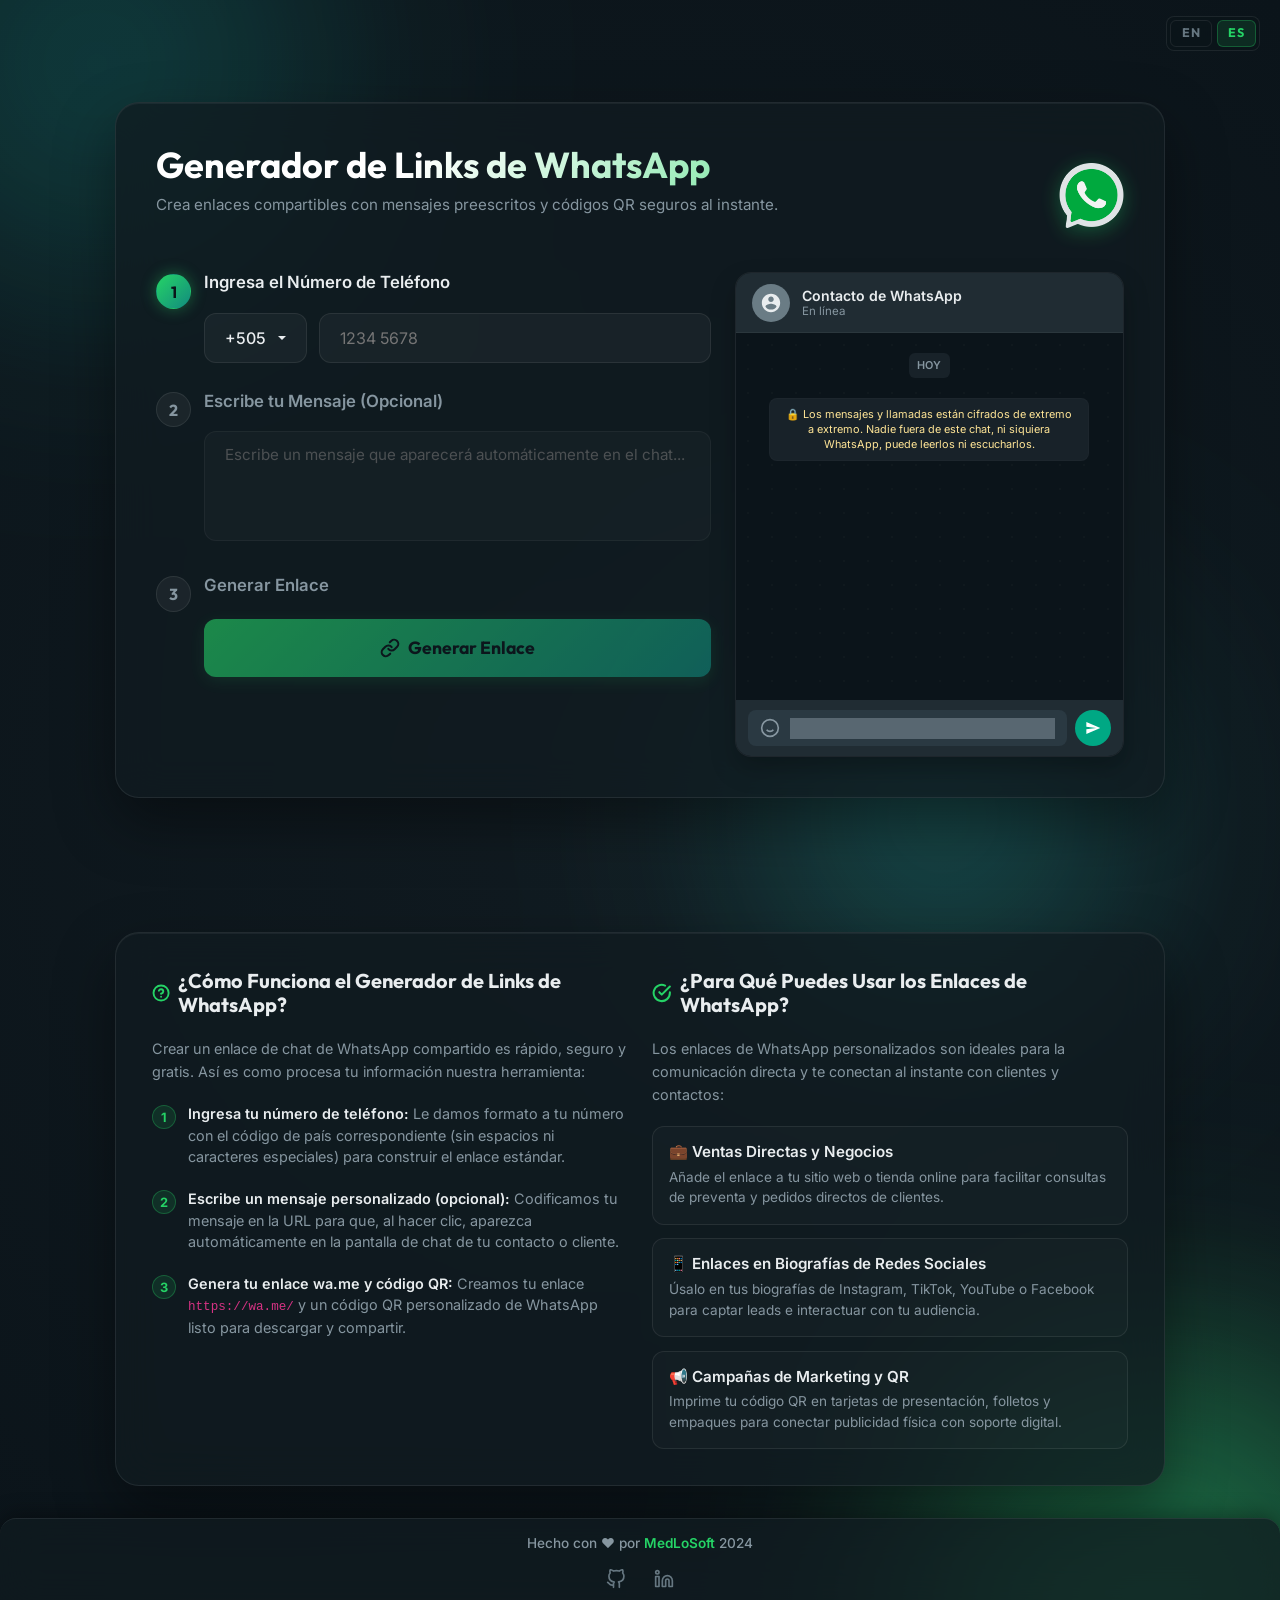
==== commit f4143bdc: "feat:  implement IP-based country code detection and phone number formatting and validation" ====
--- a/es/index.html
+++ b/es/index.html
@@ -60,13 +60,15 @@
         <div class="blob blob-3"></div>
     </div>
 
-    <!-- Tarjeta Principal -->
-    <main class="glass-card">
-        <!-- Selector de Idioma -->
-        <nav class="lang-switcher" aria-label="Selector de idioma">
-            <a href="../" class="lang-btn" hreflang="en" lang="en">EN</a>
-            <span class="lang-btn lang-active" aria-current="true">ES</span>
-        </nav>
+    <!-- Selector de Idioma (global, esquina superior derecha) -->
+    <nav class="lang-switcher" aria-label="Selector de idioma">
+        <a href="../" class="lang-btn" hreflang="en" lang="en">EN</a>
+        <span class="lang-btn lang-active" aria-current="true">ES</span>
+    </nav>
+
+    <!-- Tarjeta Principal dentro del Viewport -->
+    <div class="main-viewport">
+        <main class="glass-card">
 
         <header class="text-center text-sm-start d-flex flex-column flex-sm-row align-items-center gap-3 mb-4">
             <div class="flex-grow-1">
@@ -221,10 +223,11 @@
                 </div>
             </div>
         </div>
-    </main>
+        </main>
+    </div>
 
     <!-- Sección Informativa SEO -->
-    <section class="info-section glass-card">
+    <section class="info-section glass-card reveal-on-scroll">
         <div class="row">
             <!-- Cómo funciona -->
             <div class="col-md-6 mb-4 mb-md-0">
@@ -304,6 +307,20 @@
         integrity="sha384-YvpcrYf0tY3lHB60NNkmXc5s9fDVZLESaAA55NDzOxhy9GkcIdslK1eN7N6jIeHz"
         crossorigin="anonymous"></script>
     <script src="../main.js"></script>
+    <script>
+        const observer = new IntersectionObserver(
+            (entries) => {
+                for (const entry of entries) {
+                    if (entry.isIntersecting) {
+                        entry.target.classList.add('is-visible');
+                        observer.unobserve(entry.target);
+                    }
+                }
+            },
+            { threshold: 0.1 }
+        );
+        document.querySelectorAll('.reveal-on-scroll').forEach(el => observer.observe(el));
+    </script>
 </body>
 
 </html>
--- a/style.css
+++ b/style.css
@@ -36,7 +36,19 @@
     justify-content: flex-start;
     overflow-x: hidden;
     position: relative;
-    padding: 2rem 1rem 0;
+    padding: 0;
+}
+
+/* --- Viewport Wrapper for Generator --- */
+.main-viewport {
+    min-height: 100vh;
+    width: 100%;
+    display: flex;
+    flex-direction: column;
+    align-items: center;
+    justify-content: center;
+    padding: 2.5rem 1.25rem;
+    box-sizing: border-box;
 }
 
 
@@ -272,6 +284,10 @@
     cursor: pointer;
     font-size: 0.9rem;
     transition: background 0.2s ease;
+    background: transparent;
+    border: none;
+    width: 100%;
+    text-align: left;
 }
 
 .country-item:hover {
@@ -564,12 +580,20 @@
     gap: 0.4rem;
 }
 
-/* --- Language Switcher --- */
+/* --- Language Switcher (fixed, global top-right) --- */
 .lang-switcher {
-    display: flex;
-    justify-content: flex-end;
+    position: fixed;
+    top: 1rem;
+    right: 1.25rem;
+    z-index: 100;
+    display: flex;
     gap: 0.3rem;
-    margin-bottom: 1.25rem;
+    background: rgba(11, 20, 26, 0.65);
+    backdrop-filter: blur(12px);
+    -webkit-backdrop-filter: blur(12px);
+    border: 1px solid var(--card-border);
+    border-radius: 8px;
+    padding: 0.2rem;
 }
 
 .lang-btn {
@@ -619,10 +643,7 @@
 .app-footer {
     z-index: 10;
     margin-top: auto;
-    /* break out of body's 1rem side padding so footer spans full viewport width */
-    width: calc(100% + 2rem);
-    margin-left: -1rem;
-    margin-right: -1rem;
+    width: 100%;
     color: var(--text-secondary);
     font-size: 0.85rem;
     font-weight: 500;
@@ -769,10 +790,9 @@
 
 /* --- Info Section Styles --- */
 .info-section {
-    margin-top: 1.5rem;
-    margin-bottom: 1.5rem;
+    margin: 2rem auto;
     padding: 2.25rem;
-    width: 100%;
+    width: calc(100% - 2.5rem);
     max-width: 900px;
 }
 
@@ -904,8 +924,6 @@
     flex-direction: column;
     height: 485px;
     box-shadow: var(--shadow-soft);
-    position: sticky;
-    top: 2.5rem;
 }
 
 .mock-wa-header {
@@ -1061,4 +1079,29 @@
 .mock-wa-send-btn:hover {
     transform: scale(1.05);
     filter: brightness(1.08);
+}
+
+/* --- Scroll Reveal for Info Section --- */
+
+/* Initial hidden state */
+.reveal-on-scroll {
+    opacity: 0;
+    transform: translateY(40px);
+    transition: opacity 0.6s cubic-bezier(0.4, 0, 0.2, 1),
+                transform 0.6s cubic-bezier(0.4, 0, 0.2, 1);
+}
+
+/* JS fallback: add .is-visible when IntersectionObserver fires */
+.reveal-on-scroll.is-visible {
+    opacity: 1;
+    transform: translateY(0);
+}
+
+@media (prefers-reduced-motion: reduce) {
+    .reveal-on-scroll,
+    .reveal-on-scroll.is-visible {
+        opacity: 1;
+        transform: none;
+        transition: none;
+    }
 }
